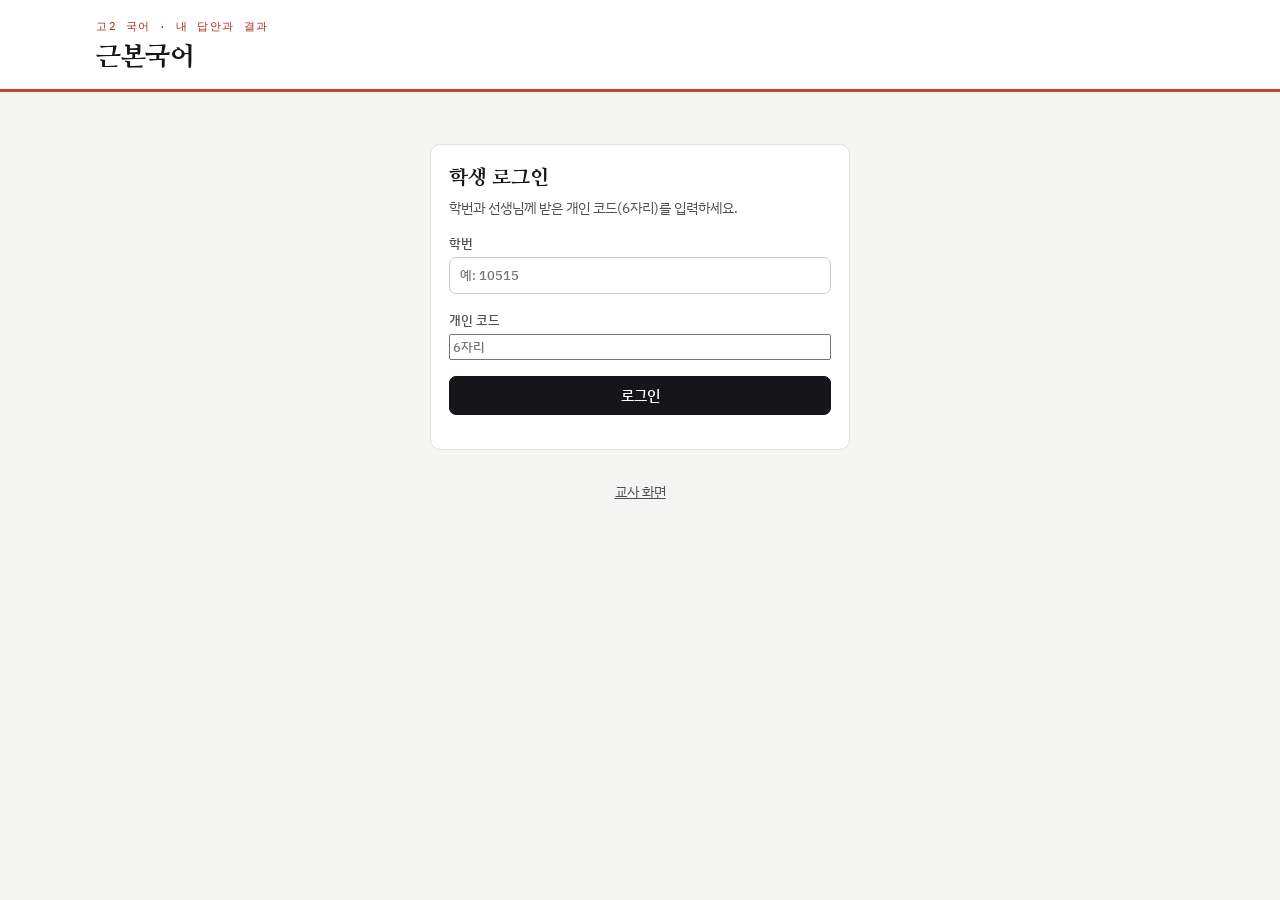
==== index.html @ d760b369 "근본국어 첫 버전: 학생 로그인·답안 제출·결과, 교사 분석 화면, Supabase 스키마 Co-Authored-By: Claude Opus 5.5 <noreply@anthropi" ====
<!doctype html>
<html lang="ko">
<head>
<meta charset="utf-8">
<meta name="viewport" content="width=device-width,initial-scale=1,viewport-fit=cover">
<title>근본국어</title>
<link rel="preconnect" href="https://fonts.googleapis.com">
<link rel="preconnect" href="https://fonts.gstatic.com" crossorigin>
<link rel="stylesheet" href="https://fonts.googleapis.com/css2?family=IBM+Plex+Mono:wght@400;600&family=IBM+Plex+Sans+KR:wght@400;500;600;700&family=Nanum+Myeongjo:wght@700;800&display=swap">
<style>html{-webkit-text-size-adjust:100%}body{margin:0}[hidden]{display:none!important}</style>
<link rel="stylesheet" href="css/app.css">
</head>
<body>
<header class="top"><div class="wrap">
  <div class="brand"><span class="eyebrow">고2 국어 · 내 답안과 결과</span><h1>근본국어</h1></div>
  <nav class="tabs" id="tabs" role="tablist"></nav>
</div></header>
<main class="wrap" id="app"><div class="card empty"><h2>불러오는 중</h2></div></main>
<div id="tip" hidden></div>
<script src="js/vendor/supabase-2.118.0.js"></script>
<script src="js/config.js"></script>
<script src="js/core.js"></script>
<script src="js/student.js"></script>
</body>
</html>
---- css/app.css ----
/* Layout: OMR 답안지처럼 붉은 괘선 머리띠 + 흰 종이 카드. 교사 화면은 탭 4개, 학생 화면은 답안지 한 장. */
:root{
  --bg:#f4f5f3; --paper:#ffffff; --ink:#16161a; --ink2:#4f4e57; --muted:#86858d;
  --line:#e2e1dd; --line2:#cfcdc7;
  --omr:#cf3f35; --omr-soft:#fbeae7; --omr-ink:#a8291f;
  --mark:#16161a;
  --s1:#2a78d6; --s2:#eb6834; --s3:#1baf7a; --s4:#eda100; --s5:#e87ba4; --s6:#008300;
  --good:#0a7d0a; --bad:#c8342f; --warn:#a86a00;
  --div-pos:#2a78d6; --div-neg:#e34948; --div-mid:#f0efec;
  --f-disp:"Nanum Myeongjo","Noto Serif KR",serif;
  --f-body:"IBM Plex Sans KR","Apple SD Gothic Neo","Malgun Gothic",system-ui,sans-serif;
  --f-mono:"IBM Plex Mono",ui-monospace,Menlo,monospace;
}
@media (prefers-color-scheme: dark){:root:not([data-theme="light"]){
  --bg:#111114; --paper:#1a1a1f; --ink:#f0efec; --ink2:#c3c2b7; --muted:#8f8e96;
  --line:#2b2b31; --line2:#3a3a41;
  --omr:#ff7a6c; --omr-soft:#3a1f1c; --omr-ink:#ff9a8e;
  --mark:#f0efec;
  --s1:#3987e5; --s2:#d95926; --s3:#199e70; --s4:#c98500; --s5:#d55181; --s6:#0ca30c;
  --good:#2fbf4a; --bad:#ff6b66; --warn:#e0a63a;
  --div-pos:#3987e5; --div-neg:#e66767; --div-mid:#383835;
  color-scheme:dark}}
:root[data-theme="dark"]{
  --bg:#111114; --paper:#1a1a1f; --ink:#f0efec; --ink2:#c3c2b7; --muted:#8f8e96;
  --line:#2b2b31; --line2:#3a3a41;
  --omr:#ff7a6c; --omr-soft:#3a1f1c; --omr-ink:#ff9a8e;
  --mark:#f0efec;
  --s1:#3987e5; --s2:#d95926; --s3:#199e70; --s4:#c98500; --s5:#d55181; --s6:#0ca30c;
  --good:#2fbf4a; --bad:#ff6b66; --warn:#e0a63a;
  --div-pos:#3987e5; --div-neg:#e66767; --div-mid:#383835;
  color-scheme:dark}
*{box-sizing:border-box}
body{background:var(--bg);color:var(--ink);font-family:var(--f-body);font-size:15px;line-height:1.55}
button,input,select,textarea{font:inherit;color:inherit}
:focus-visible{outline:2px solid var(--omr);outline-offset:2px}
.wrap{max-width:1120px;margin:0 auto;padding-left:max(16px,env(safe-area-inset-left,0px));padding-right:max(16px,env(safe-area-inset-right,0px))}
header.top{border-bottom:3px solid var(--omr);background:var(--paper)}
header.top .wrap{display:flex;flex-wrap:wrap;align-items:flex-end;gap:12px 24px;padding-block:18px 12px}
.brand{display:flex;flex-direction:column;gap:2px;min-width:0}
.brand .eyebrow{font-family:var(--f-mono);font-size:11px;letter-spacing:.14em;color:var(--omr-ink);text-transform:uppercase}
.brand h1{margin:0;font-family:var(--f-disp);font-weight:800;font-size:26px;letter-spacing:-.01em;text-wrap:balance}
.tabs{display:flex;gap:4px;flex-wrap:wrap;margin-left:auto}
.tab{border:1px solid transparent;background:none;padding:7px 12px;border-radius:6px;cursor:pointer;color:var(--ink2);font-weight:500}
.tab:hover{background:var(--omr-soft)}
.tab[aria-selected="true"]{border-color:var(--omr);color:var(--omr-ink);background:var(--omr-soft)}
main{padding-block:20px 60px}
.demo-band{background:repeating-linear-gradient(135deg,var(--omr-soft) 0 10px,transparent 10px 20px);border:1px dashed var(--omr);color:var(--omr-ink);padding:10px 14px;border-radius:8px;margin-bottom:16px;display:flex;gap:12px;align-items:center;flex-wrap:wrap;font-weight:500}
.card{background:var(--paper);border:1px solid var(--line);border-radius:10px;padding:18px}
.stack{display:flex;flex-direction:column;gap:16px}
.row{display:flex;gap:12px;flex-wrap:wrap;align-items:center}
.grid2{display:grid;grid-template-columns:repeat(auto-fit,minmax(320px,1fr));gap:16px}
.grid2>*{min-width:0}
h2{font-family:var(--f-disp);font-weight:800;font-size:20px;margin:0 0 4px;text-wrap:balance}
h3{font-size:15px;margin:0 0 10px;font-weight:700}
.sub{color:var(--ink2);font-size:13.5px;margin:0}
.muted{color:var(--muted)}
.mono{font-family:var(--f-mono)}
.num{font-variant-numeric:tabular-nums}
.btn{border:1px solid var(--line2);background:var(--paper);padding:7px 13px;border-radius:7px;cursor:pointer;font-weight:500;white-space:nowrap}
.btn:hover{border-color:var(--ink2)}
.btn.primary{background:var(--ink);color:var(--paper);border-color:var(--ink)}
.btn.red{background:var(--omr);border-color:var(--omr);color:#fff}
.btn.ghost{border-color:transparent;background:none;color:var(--ink2)}
.btn.small{padding:4px 9px;font-size:13px}
.btn:disabled{opacity:.45;cursor:not-allowed}
input[type=text],input[type=date],input[type=number],select,textarea{border:1px solid var(--line2);background:var(--paper);border-radius:7px;padding:7px 10px;min-width:0}
textarea{width:100%;resize:vertical;font-family:var(--f-mono);font-size:13px}
label.f{display:flex;flex-direction:column;gap:4px;font-size:13px;color:var(--ink2);font-weight:500}
.chips{display:flex;gap:6px;flex-wrap:wrap}
.chip{border:1px solid var(--line2);background:var(--paper);padding:6px 11px;border-radius:999px;cursor:pointer;font-size:13.5px}
.chip[aria-pressed="true"]{background:var(--ink);color:var(--paper);border-color:var(--ink)}
.pill{display:inline-flex;align-items:center;gap:4px;font-size:12px;padding:2px 8px;border-radius:999px;border:1px solid currentColor;white-space:nowrap;font-weight:500}
.pill.draft{color:var(--muted)} .pill.open{color:var(--s1)} .pill.closed{color:var(--warn)} .pill.rel{color:var(--good)}
.tiles{display:grid;grid-template-columns:repeat(auto-fit,minmax(140px,1fr));gap:12px}
.tile{border-left:3px solid var(--omr);padding:4px 0 4px 12px}
.tile .k{font-size:12.5px;color:var(--ink2)} .tile .v{font-size:24px;font-weight:700;font-variant-numeric:tabular-nums}
.tile .v small{font-size:13px;color:var(--muted);font-weight:500}
.tbl-wrap{overflow-x:auto;border:1px solid var(--line);border-radius:8px}
table{border-collapse:collapse;width:100%;font-size:13.5px}
th,td{padding:7px 9px;border-bottom:1px solid var(--line);text-align:left;vertical-align:middle}
th{font-size:12px;color:var(--ink2);font-weight:600;background:var(--bg);white-space:nowrap;position:sticky;top:0}
th button{background:none;border:0;padding:0;cursor:pointer;color:inherit;font-weight:600}
td.n,th.n{text-align:right;font-variant-numeric:tabular-nums}
tr:last-child td{border-bottom:0}
.rate{font-variant-numeric:tabular-nums;font-weight:600}
.rate.lo{color:var(--bad)} .rate.hi{color:var(--good)}
.dist{display:flex;height:18px;width:200px;gap:2px;border-radius:3px;overflow:hidden}
.dist span{background:var(--line2);min-width:0;position:relative}
.dist span.ans{background:var(--s1)}
.dist span.lure{background:var(--s2)}
.dist span.blank{background:repeating-linear-gradient(45deg,var(--line2) 0 3px,transparent 3px 6px)}
.distlab{font-family:var(--f-mono);font-size:11.5px;color:var(--ink2);white-space:nowrap}
.bars{display:flex;flex-direction:column;gap:8px}
.bar{display:grid;grid-template-columns:minmax(90px,150px) 1fr 52px;gap:10px;align-items:center;font-size:13.5px}
.bar .lab{overflow:hidden;text-overflow:ellipsis;white-space:nowrap}
.bar .trk{height:16px;background:var(--bg);border-radius:0 4px 4px 0;position:relative;display:flex;flex-direction:column;gap:2px;justify-content:center}
.bar .trk i{display:block;height:7px;border-radius:0 4px 4px 0;background:var(--s1)}
.bar .trk i.one{height:14px}
.bar .trk i.b{background:var(--s2)}
.bar .val{text-align:right;font-variant-numeric:tabular-nums;font-weight:600}
.legend{display:flex;gap:14px;flex-wrap:wrap;font-size:12.5px;color:var(--ink2)}
.legend span{display:inline-flex;align-items:center;gap:6px}
.legend i{width:12px;height:12px;border-radius:3px;display:inline-block}
.focus-list{display:flex;flex-direction:column;gap:0}
.focus-item{display:grid;grid-template-columns:52px 1fr auto;gap:12px;align-items:center;padding:10px 0;border-bottom:1px solid var(--line)}
.focus-item:last-child{border-bottom:0}
.qno{font-family:var(--f-mono);font-weight:600;font-size:18px;color:var(--omr-ink);text-align:center;border:1.5px solid var(--omr);border-radius:6px;padding:2px 0}
.why{display:flex;gap:6px;flex-wrap:wrap;margin-top:3px}
.why .pill{font-size:11.5px}
.empty{text-align:center;padding:36px 16px;color:var(--ink2)}
.empty h2{margin-bottom:6px}
.empty p{max-width:52ch;margin:6px auto 16px}
/* OMR */
.omr{background:var(--paper);border:1.5px solid var(--omr);border-radius:10px;overflow:hidden}
.omr-head{background:var(--omr-soft);border-bottom:1.5px solid var(--omr);padding:12px 16px;display:flex;gap:16px;flex-wrap:wrap;align-items:center;color:var(--omr-ink)}
.omr-head .t{font-family:var(--f-disp);font-weight:800;font-size:18px}
.omr-cols{display:grid;grid-template-columns:repeat(auto-fill,minmax(230px,1fr));gap:0 18px;padding:14px 16px}
.omr-sec{grid-column:1/-1;font-size:12px;font-weight:700;color:var(--omr-ink);letter-spacing:.06em;border-bottom:1px solid var(--omr);padding:10px 0 3px;margin-bottom:4px}
.omr-row{display:grid;grid-template-columns:34px repeat(5,30px);gap:4px;align-items:center;padding:3px 0;border-bottom:1px dotted var(--omr-soft)}
.omr-row .no{font-family:var(--f-mono);font-size:13px;color:var(--omr-ink);text-align:right;padding-right:4px;font-weight:600}
.bub{width:26px;height:30px;border-radius:13px/15px;border:1.3px solid var(--omr);background:transparent;color:var(--omr-ink);font-family:var(--f-mono);font-size:12px;cursor:pointer;padding:0;display:grid;place-items:center}
.bub:hover{background:var(--omr-soft)}
.bub[aria-pressed="true"]{background:var(--mark);border-color:var(--mark);color:var(--paper)}
.bub.key{box-shadow:0 0 0 2px var(--s1) inset}
.bub.wrong[aria-pressed="true"]{background:var(--bad);border-color:var(--bad);color:#fff}
.bub.right[aria-pressed="true"]{background:var(--good);border-color:var(--good);color:#fff}
.bub:disabled{cursor:default}
.elec{display:flex;gap:8px;align-items:center;flex-wrap:wrap}
.toast{position:fixed;left:50%;bottom:calc(20px + env(safe-area-inset-bottom,0px));transform:translateX(-50%);background:var(--ink);color:var(--paper);padding:10px 16px;border-radius:8px;font-size:14px;z-index:50;max-width:calc(100% - 32px)}
#tip{position:fixed;z-index:60;pointer-events:none;background:var(--ink);color:var(--paper);font-size:12.5px;padding:6px 9px;border-radius:6px;max-width:260px;white-space:pre-line}
.heat td{text-align:center;font-variant-numeric:tabular-nums;font-size:12.5px;padding:6px 4px;min-width:58px}
.heat td.nm{text-align:left;white-space:nowrap;font-weight:500}
.code{font-family:var(--f-mono);font-size:12px;word-break:break-all;background:var(--bg);border:1px solid var(--line);border-radius:6px;padding:8px}
.note{font-size:13px;color:var(--ink2);background:var(--bg);border-radius:8px;padding:10px 12px}
.note b{color:var(--ink)}
.confirm{display:inline-flex;gap:6px;align-items:center;background:var(--omr-soft);padding:4px 8px;border-radius:6px;color:var(--omr-ink);font-size:13px}
svg text{fill:var(--ink2);font-family:var(--f-body)}
.ed td{padding:4px 6px}
.ed input[type=text]{padding:4px 7px;width:100%}
.ed select{padding:4px 6px}
.ed .bubs{display:flex;gap:3px}
.ed .bub{width:22px;height:26px;font-size:11px}
details.ex{margin-top:6px;font-size:13.5px}
details.ex summary{cursor:pointer;color:var(--s1);font-weight:500}
details.ex div{white-space:pre-line;background:var(--bg);border-radius:6px;padding:8px 10px;margin-top:6px;line-height:1.65;max-width:72ch}
@media (max-width:560px){.brand h1{font-size:22px}.dist{width:130px}.focus-item{grid-template-columns:44px 1fr}.focus-item>:last-child{grid-column:2}}
@media (prefers-reduced-motion:reduce){*{transition:none!important;animation:none!important}}
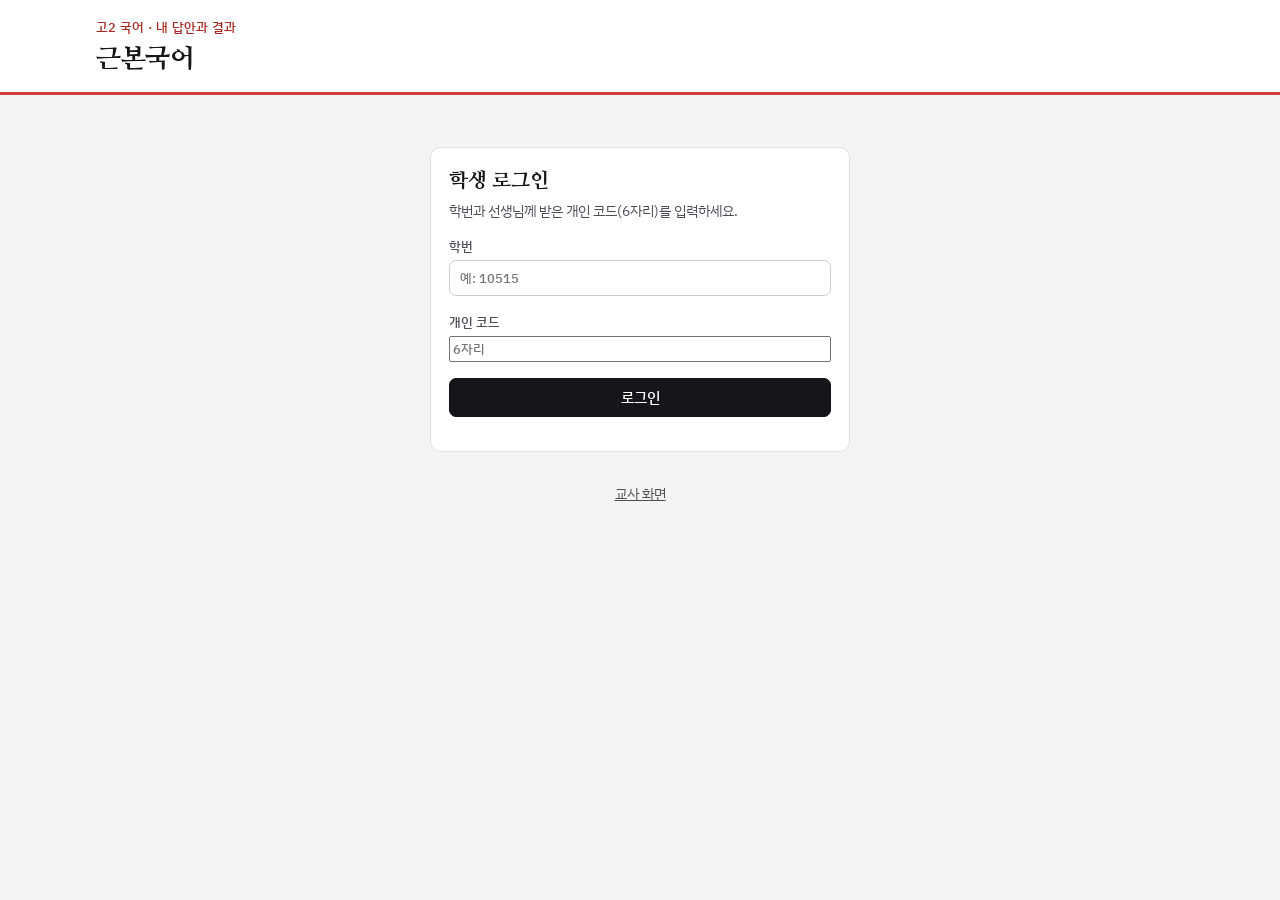
==== commit 972dab6a: "사이트 아이콘 추가: OMR 마킹 칸 모양 (탭·홈 화면용) Co-Authored-By: Claude Opus 5.5 <noreply@anthropic.com> Claude-Ses" ====
--- a/index.html
+++ b/index.html
@@ -4,6 +4,11 @@
 <meta charset="utf-8">
 <meta name="viewport" content="width=device-width,initial-scale=1,viewport-fit=cover">
 <title>근본국어</title>
+<link rel="icon" href="icons/icon.svg" type="image/svg+xml">
+<link rel="icon" href="icons/favicon-32.png" sizes="32x32" type="image/png">
+<link rel="apple-touch-icon" href="icons/apple-touch-icon.png">
+<link rel="manifest" href="manifest.webmanifest">
+<meta name="theme-color" content="#cf3f35">
 <link rel="preconnect" href="https://fonts.googleapis.com">
 <link rel="preconnect" href="https://fonts.gstatic.com" crossorigin>
 <link rel="stylesheet" href="https://fonts.googleapis.com/css2?family=IBM+Plex+Mono:wght@400;600&family=IBM+Plex+Sans+KR:wght@400;500;600;700&family=Nanum+Myeongjo:wght@700;800&display=swap">
--- a/css/app.css
+++ b/css/app.css
@@ -37,7 +37,7 @@
 header.top{border-bottom:3px solid var(--omr);background:var(--paper)}
 header.top .wrap{display:flex;flex-wrap:wrap;align-items:flex-end;gap:12px 24px;padding-block:18px 12px}
 .brand{display:flex;flex-direction:column;gap:2px;min-width:0}
-.brand .eyebrow{font-family:var(--f-mono);font-size:11px;letter-spacing:.14em;color:var(--omr-ink);text-transform:uppercase}
+.brand .eyebrow{font-size:12.5px;font-weight:500;letter-spacing:.02em;color:var(--omr-ink)}
 .brand h1{margin:0;font-family:var(--f-disp);font-weight:800;font-size:26px;letter-spacing:-.01em;text-wrap:balance}
 .tabs{display:flex;gap:4px;flex-wrap:wrap;margin-left:auto}
 .tab{border:1px solid transparent;background:none;padding:7px 12px;border-radius:6px;cursor:pointer;color:var(--ink2);font-weight:500}
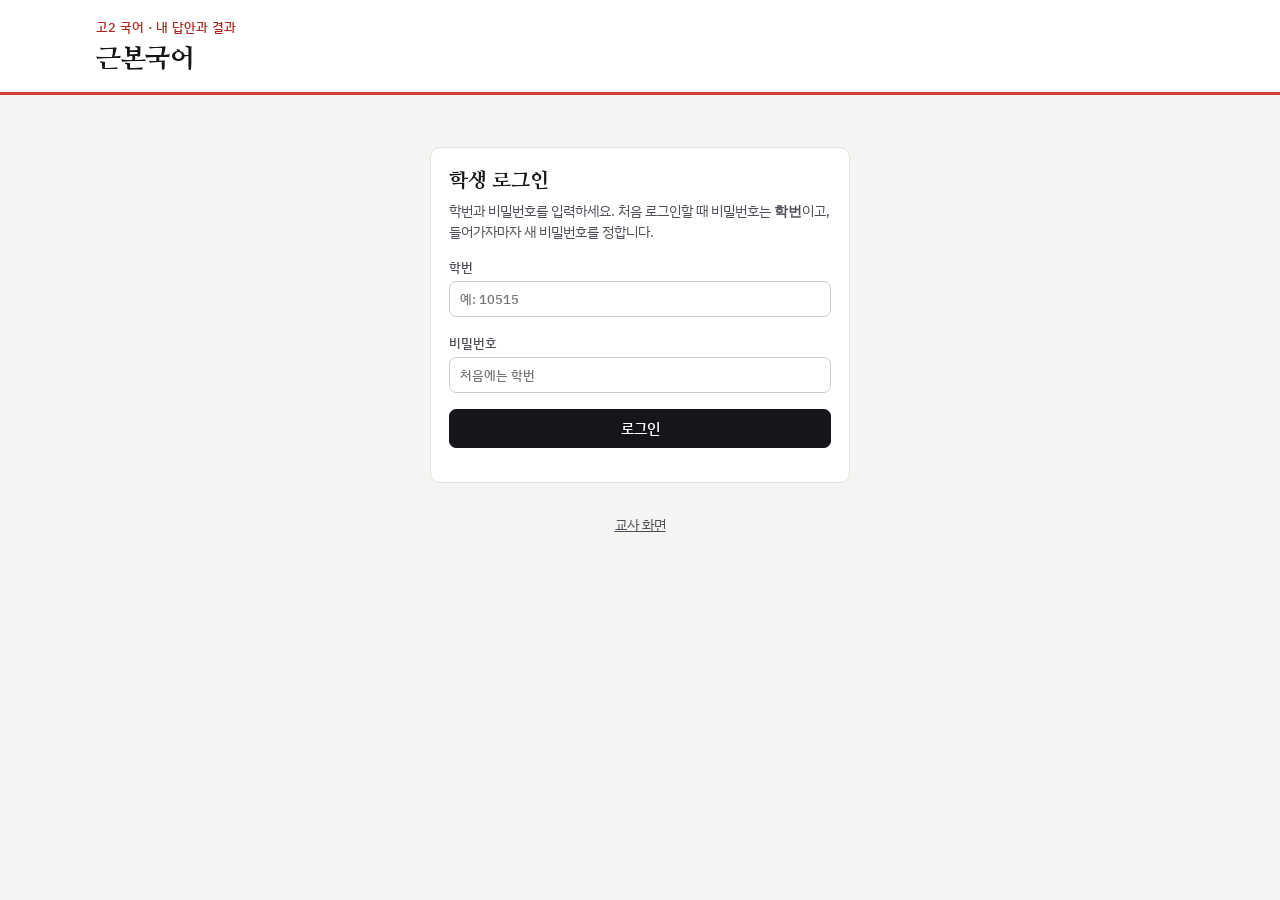
==== commit 163cb397: "차시 파일 읽기 보완, 학생 로그인을 비밀번호로 바꿈, 작은 버그 수정 - 통계 파일: '# 정답:' 개수에 맞춰 문항 수를 자동으로 맞춤(45문항 틀 그대로 남던 문제),   0" ====
--- a/index.html
+++ b/index.html
@@ -4,7 +4,7 @@
 <meta charset="utf-8">
 <meta name="viewport" content="width=device-width,initial-scale=1,viewport-fit=cover">
 <title>근본국어</title>
-<link rel="icon" href="icons/icon.svg" type="image/svg+xml">
+<link rel="icon" href="icons/favicon.svg" type="image/svg+xml">
 <link rel="icon" href="icons/favicon-32.png" sizes="32x32" type="image/png">
 <link rel="apple-touch-icon" href="icons/apple-touch-icon.png">
 <link rel="manifest" href="manifest.webmanifest">
@@ -25,6 +25,7 @@
 <script src="js/vendor/supabase-2.118.0.js"></script>
 <script src="js/config.js"></script>
 <script src="js/core.js"></script>
+<script src="js/logic.js"></script>
 <script src="js/student.js"></script>
 </body>
 </html>
--- a/css/app.css
+++ b/css/app.css
@@ -48,7 +48,7 @@
 .card{background:var(--paper);border:1px solid var(--line);border-radius:10px;padding:18px}
 .stack{display:flex;flex-direction:column;gap:16px}
 .row{display:flex;gap:12px;flex-wrap:wrap;align-items:center}
-.grid2{display:grid;grid-template-columns:repeat(auto-fit,minmax(320px,1fr));gap:16px}
+.grid2{display:grid;grid-template-columns:repeat(auto-fit,minmax(min(320px,100%),1fr));gap:16px}
 .grid2>*{min-width:0}
 h2{font-family:var(--f-disp);font-weight:800;font-size:20px;margin:0 0 4px;text-wrap:balance}
 h3{font-size:15px;margin:0 0 10px;font-weight:700}
@@ -63,7 +63,7 @@
 .btn.ghost{border-color:transparent;background:none;color:var(--ink2)}
 .btn.small{padding:4px 9px;font-size:13px}
 .btn:disabled{opacity:.45;cursor:not-allowed}
-input[type=text],input[type=date],input[type=number],select,textarea{border:1px solid var(--line2);background:var(--paper);border-radius:7px;padding:7px 10px;min-width:0}
+input[type=text],input[type=password],input[type=date],input[type=number],select,textarea{border:1px solid var(--line2);background:var(--paper);border-radius:7px;padding:7px 10px;min-width:0}
 textarea{width:100%;resize:vertical;font-family:var(--f-mono);font-size:13px}
 label.f{display:flex;flex-direction:column;gap:4px;font-size:13px;color:var(--ink2);font-weight:500}
 .chips{display:flex;gap:6px;flex-wrap:wrap}
@@ -133,7 +133,7 @@
 .code{font-family:var(--f-mono);font-size:12px;word-break:break-all;background:var(--bg);border:1px solid var(--line);border-radius:6px;padding:8px}
 .note{font-size:13px;color:var(--ink2);background:var(--bg);border-radius:8px;padding:10px 12px}
 .note b{color:var(--ink)}
-.confirm{display:inline-flex;gap:6px;align-items:center;background:var(--omr-soft);padding:4px 8px;border-radius:6px;color:var(--omr-ink);font-size:13px}
+.confirm{display:inline-flex;flex-wrap:wrap;gap:6px;align-items:center;background:var(--omr-soft);padding:4px 8px;border-radius:6px;color:var(--omr-ink);font-size:13px}
 svg text{fill:var(--ink2);font-family:var(--f-body)}
 .ed td{padding:4px 6px}
 .ed input[type=text]{padding:4px 7px;width:100%}
@@ -144,4 +144,7 @@
 details.ex summary{cursor:pointer;color:var(--s1);font-weight:500}
 details.ex div{white-space:pre-line;background:var(--bg);border-radius:6px;padding:8px 10px;margin-top:6px;line-height:1.65;max-width:72ch}
 @media (max-width:560px){.brand h1{font-size:22px}.dist{width:130px}.focus-item{grid-template-columns:44px 1fr}.focus-item>:last-child{grid-column:2}}
+/* 휴대폰: 입력 칸 글자가 16px보다 작으면 iOS가 화면을 확대하므로 키우고, OMR 동그라미는 손가락으로 누르기 쉽게 키운다 */
+@media (max-width:560px){input[type=text],input[type=password],input[type=date],input[type=number],select,textarea{font-size:16px}}
+@media (pointer:coarse){.omr-cols{grid-template-columns:repeat(auto-fill,minmax(min(270px,100%),1fr))}.omr-row{grid-template-columns:34px repeat(5,minmax(0,40px));gap:6px}.omr .bub{width:min(36px,100%);height:36px;border-radius:18px;font-size:13px}}
 @media (prefers-reduced-motion:reduce){*{transition:none!important;animation:none!important}}
